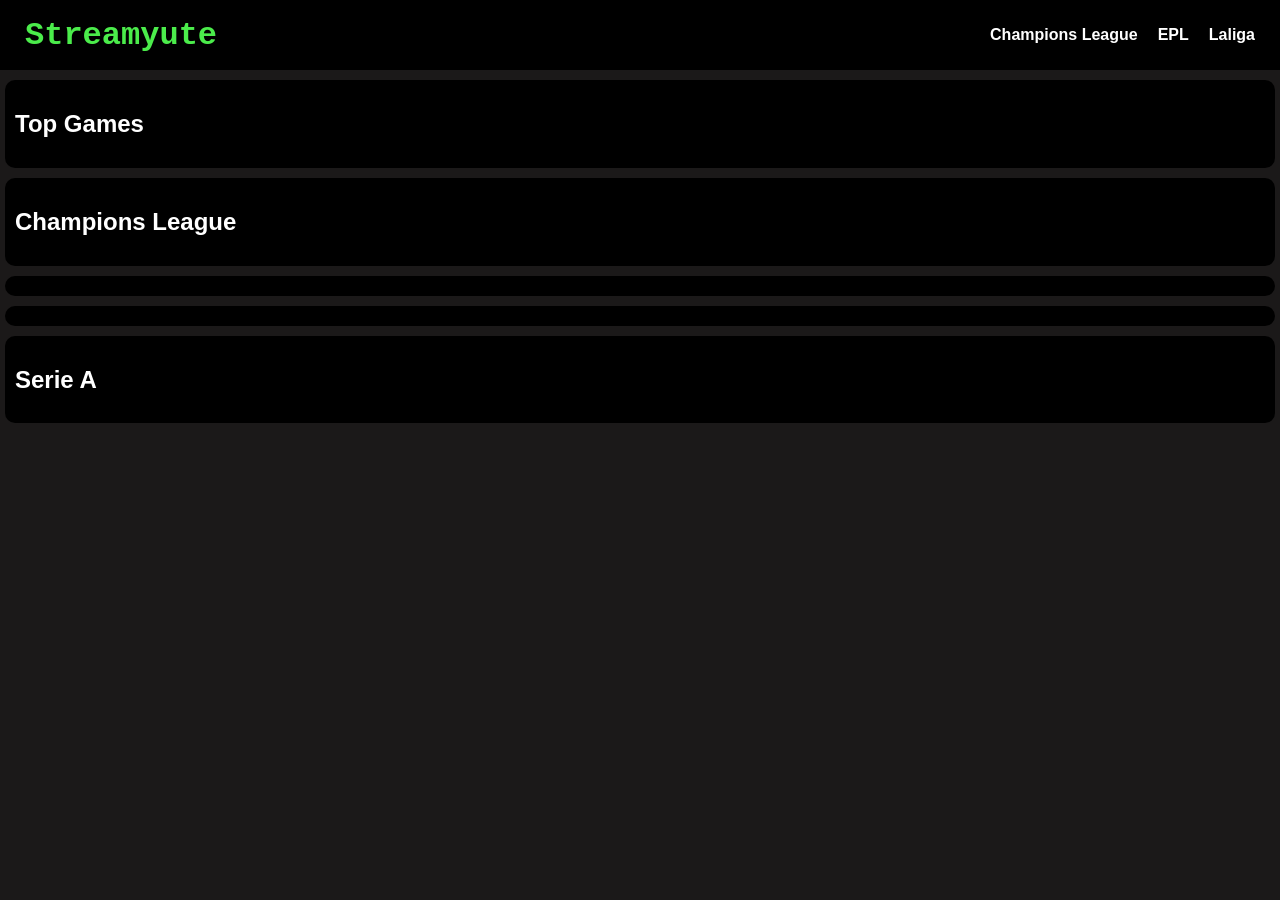
==== index.html @ bb31e64c "Update index.html" ====
<!DOCTYPE html>
<html lang="en">
<head>
  <meta charset="UTF-8">
  <meta name="viewport" content="width=device-width, initial-scale=1.0">
  <title>StreamYute</title>
  <link rel="stylesheet" href="style.css">
</head>
<body>

  <!-- Header -->
  <header class="header">
    <h1 class="logo">Streamyute</h1>
    <div class="menu-btn">☰</div>

    <nav>
      <ul>
         <li><a href="#champions-league">Champions League</a></li>
         <!-- <li><a href="#">Europa League</a></li>-->
        <li><a href="#premier-league">EPL</a></li>
        <li><a href="#laliga">Laliga</a></li>
      <!--   <li><a href="#">Serie A</a></li>-->
      <!-- <li><a href="#">Bundesliga</a></li> -->
       
       
        

       <!--  <li class="dropdown">

           
          <a href="#" class="dropdown-toggle">International Matches ▾</a>
          <ul class="dropdown-menu">
            <li><a href="#">Euro</a></li>
            <li><a href="#">World Cup</a></li>
            <li><a href="#">AFCON</a></li>
            <li><a href="#">Copa America</a></li>
            <li><a href="#">Asia Cup</a></li>
          </ul>
           -->
    
        </li>

      </ul>
    </nav>
   


  </header>



<div class="League-container" id="top-games-section">
  <h2>Top Games</h2>
  <div id="top-games-matches"></div>
</div>


  <div class="League-container" id="champions-league">
  <h2>Champions League</h2>
  <div id="champions-League-matches"></div>
</div>


<div class="League-container" id="premier-league>
  <h2>Premier League</h2>
  <div id="premier-league-matches"></div>
</div>



<div class="League-container" id="laliga>
  <h2>LaLiga</h2>
  <div id="laliga-matches"></div>
</div>


   <!-->

<div class="League-container">
  <h2>Serie A</h2>
  <div id="serieA-matches"></div>
</div>

  <!-->

  
  <script src="script.js"></script>
</body>
</html>
---- style.css ----
body {
  margin: 0;
  font-family: Arial, Helvetica, sans-serif;
  background-color: #1b1919;
  padding-top: 70px ;

}


/* Header Section*/

.header {
display: flex;
background: #000000;
justify-content: space-between;
padding: 15px 25px;
color: white;
align-items: center;
top: 0;
left: 0;
right: 0;
position: fixed;
z-index: 1000;
height: 40px;
}

.logo{
  font-weight: bold;
  font-family: 'Courier New';
  color: rgb(75, 236, 75);

}

/* Nav*/

nav ul {
  list-style: none;
  display: flex;
  gap: 20px;
  align-items: center;
  

}

nav a {
  color: white;
  text-decoration: none;
  transition: 0.3s;
  font-weight: bold;
  
}

nav a:hover  {
  color: rgb(75, 236, 75);
 
}

/* HAMBURGER BUTTON */
.menu-btn {
  display: none;
  font-size: 28px;
  cursor: pointer;
  user-select: none;
  margin-left: auto;
}

/* MOBILE */
@media (max-width: 768px) {

  nav ul {
    position: absolute;
    top: 60px;
    right: 0;
    background: #000;
    width: 200px;
    flex-direction: column;
    gap: 15px;
    padding: 20px;
    display: none;       /* hidden by default */
  }

  nav ul.show {
    display: flex;       /* display when menu is opened */
  }

  .menu-btn {
    display: block;      /* show hamburger on mobile */
  }
}

@media (max-width: 768px) {

  .dropdown-menu {
    position: static;
    background: #000;
    padding-left: 20px;
    border-left: 2px solid rgb(75, 236, 75);
    margin-top: 5px;
  }
}



/* Dropdown container */
.dropdown {
  position: relative;
}

/* Dropdown menu hidden by default */
.dropdown-menu {
  display: none;
  position: absolute;
  background: #111;
  padding: 10px 0;
  top: 30px;
  left: 0;
  width: 160px;
  border-radius: 4px;
  flex-direction: column;
  z-index: 999;
}

.dropdown-menu li {
  padding: 8px 15px;
}

.dropdown-menu li a {
  display: block;
}

.dropdown-menu li a:hover {
  color: #043104;
}

/* Show dropdown when JS adds "open" */
.dropdown.open .dropdown-menu {
  display: block;
}



/* End Of Header Section*/



/* Main Section */

.League-container {
  background-color: #000000;
  padding-top: 10px;
  padding-bottom: 10px;
  margin-top: 10px;
  margin-bottom: 10px;
  margin-left: 5px;
  margin-right: 5px;
  border-radius: 10px;
}



h2 {
  color: white;
  margin-left: 10px;
}

.matchcard-container {
  background-color:  rgb(1, 49, 1);;
  display: flex;
  height: 60px;
  border-radius: 20px;
  align-items: center;
  justify-content: space-between;
  margin-left: 10px ;
  margin-right: 10px ;
  margin-top: 10px;  
  margin-bottom: 10px;
  border-left: 3px solid rgb(245, 243, 243);

}




.live-button {
 background: #ff0000;
  color: white;
  margin-left: 10px;
  border: none;
  padding: 5px;
  border-radius: 12px;

}


.watch-button {
  background-color: red;
  color: white;
  margin-right: 10px;
  border: none;
  padding: 10px;
  border-radius: 10px;
  font-weight: bold;

}

.Match-status {
color: white;
  font-weight: bold;
  margin: 0 10px;
}

.Match-Game {
  color: white;
  font-weight: bold;

}

.match-time{
  color: white;
  font-weight: bold;
  margin-left: 10px;
}


.match-time.countdown {
  font-weight: bold;
  color: #00ff41;
  margin: 0 10px;
}


.live-button, .Match-status {
  display: none;
}




/* ====================
   MOBILE RESPONSIVE FIXES - Minimal changes only
==================== */

/* On screens smaller than 768px (phones/tablets) */
@media (max-width: 768px) {

  /* Make cards stack vertically instead of horizontal squeeze */
  .matchcard-container {
    height: auto;                  /* remove fixed height */
    flex-direction: column;        /* stack elements top-to-bottom */
    align-items: flex-start;       /* left-align everything */
    justify-content: center;
    padding: 12px 10px;            /* more vertical space */
    gap: 8px;                      /* space between time/game/button */
    margin-left: 5px;
    margin-right: 5px;
  }

  /* Adjust individual elements for vertical layout */
  .live-button {
    margin-left: 0;
    margin-bottom: 6px;
    padding: 6px 12px;
    font-size: 0.9rem;
  }

  .Match-Game {
    font-size: 1.1rem;             /* slightly smaller but readable */
    text-align: left;
    margin: 4px 0;
  }

  .match-time,
  .match-time.countdown {
    margin-left: 0;
    margin: 4px 0;
    font-size: 1rem;
  }

  .Match-status {
    margin: 4px 0;
    text-align: left;
  }

  .watch-button {
    margin-right: 0;
    margin-top: 8px;
    padding: 10px 24px;
    width: 100%;                   /* full-width button for easy tap */
    max-width: 200px;              /* not too wide */
    align-self: center;            /* center it */
  }

  /* Extra space for league sections on mobile */
  .League-container {
    margin-left: 8px;
    margin-right: 8px;
    padding-top: 15px;
    padding-bottom: 15px;
  }

  h2 {
    margin-left: 5px;
    font-size: 1.4rem;
  }
}

/* Optional: Force 1 card per row on very small phones (<480px) */
@media (max-width: 480px) {
  .matchcard-container {
    padding: 10px;
  }

  .Match-Game {
    font-size: 1rem;
  }

  .watch-button {
    font-size: 0.95rem;
    padding: 10px 20px;
  }
}
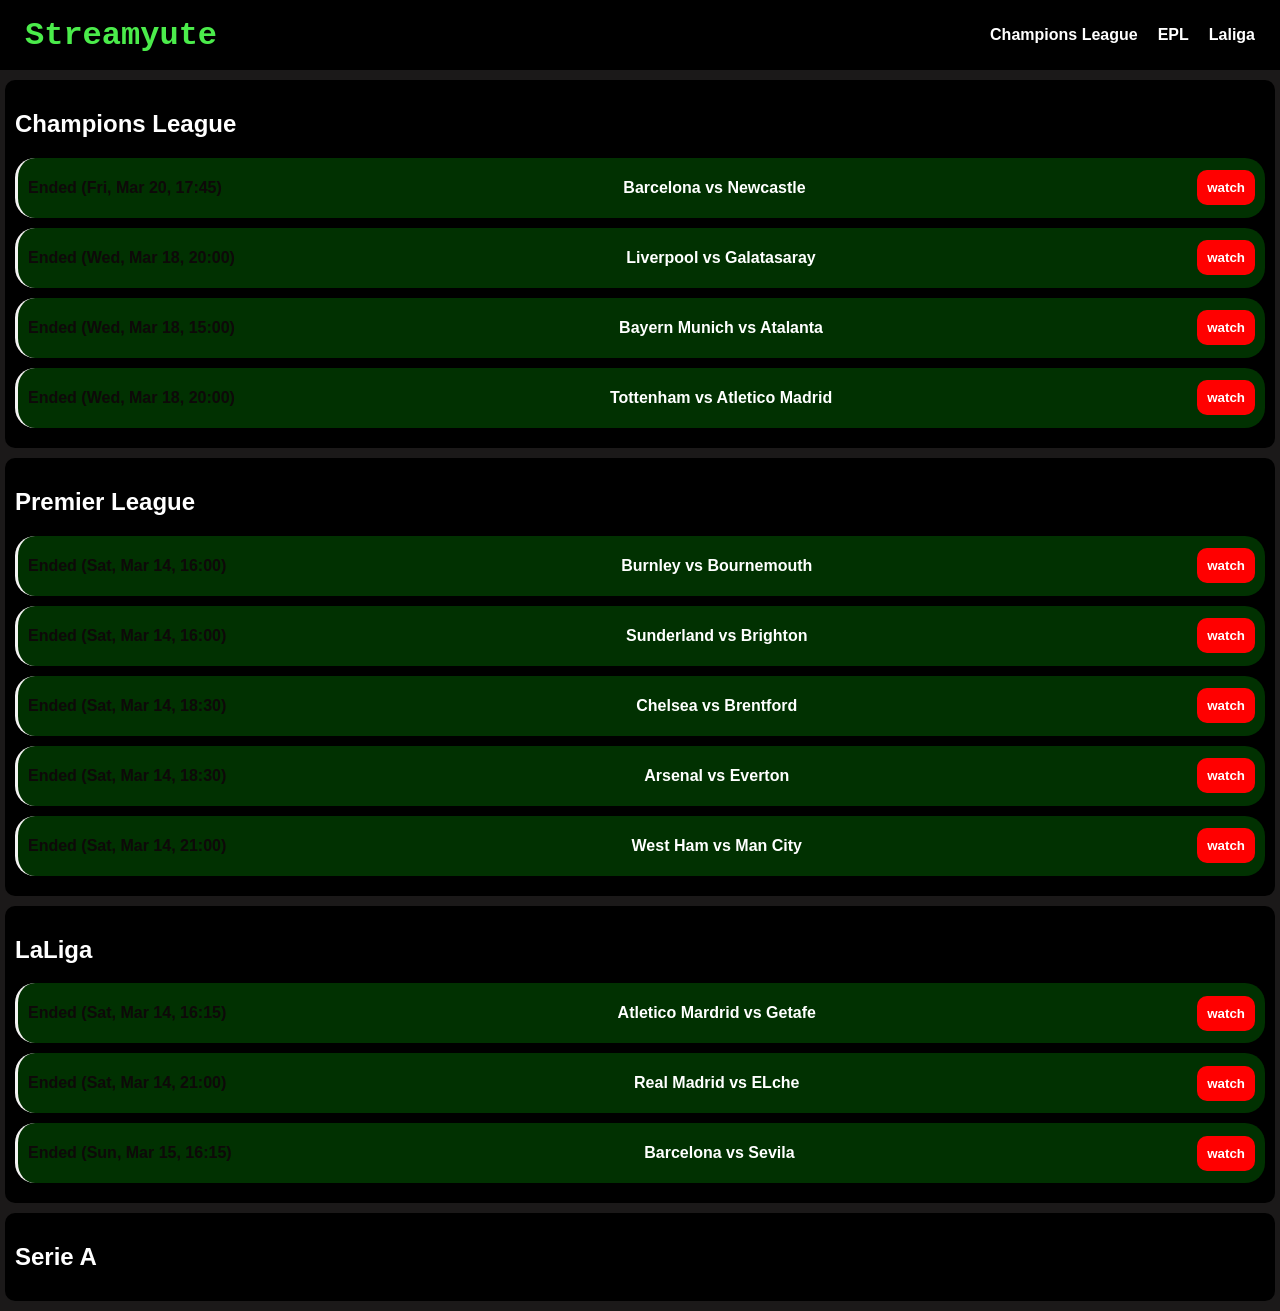
==== commit 6a7542c8: "Update index.html" ====
--- a/index.html
+++ b/index.html
@@ -61,14 +61,14 @@
 </div>
 
 
-<div class="League-container" id="premier-league>
+<div class="League-container" id="premier-league">
   <h2>Premier League</h2>
   <div id="premier-league-matches"></div>
 </div>
 
 
 
-<div class="League-container" id="laliga>
+<div class="League-container" id="laliga">
   <h2>LaLiga</h2>
   <div id="laliga-matches"></div>
 </div>
--- a/style.css
+++ b/style.css
@@ -1,3 +1,12 @@
+
+html {
+  scroll-behavior: smooth;
+}
+
+
+.League-container {
+  scroll-margin-top: 80px;   
+}
 
 body {
   margin: 0;
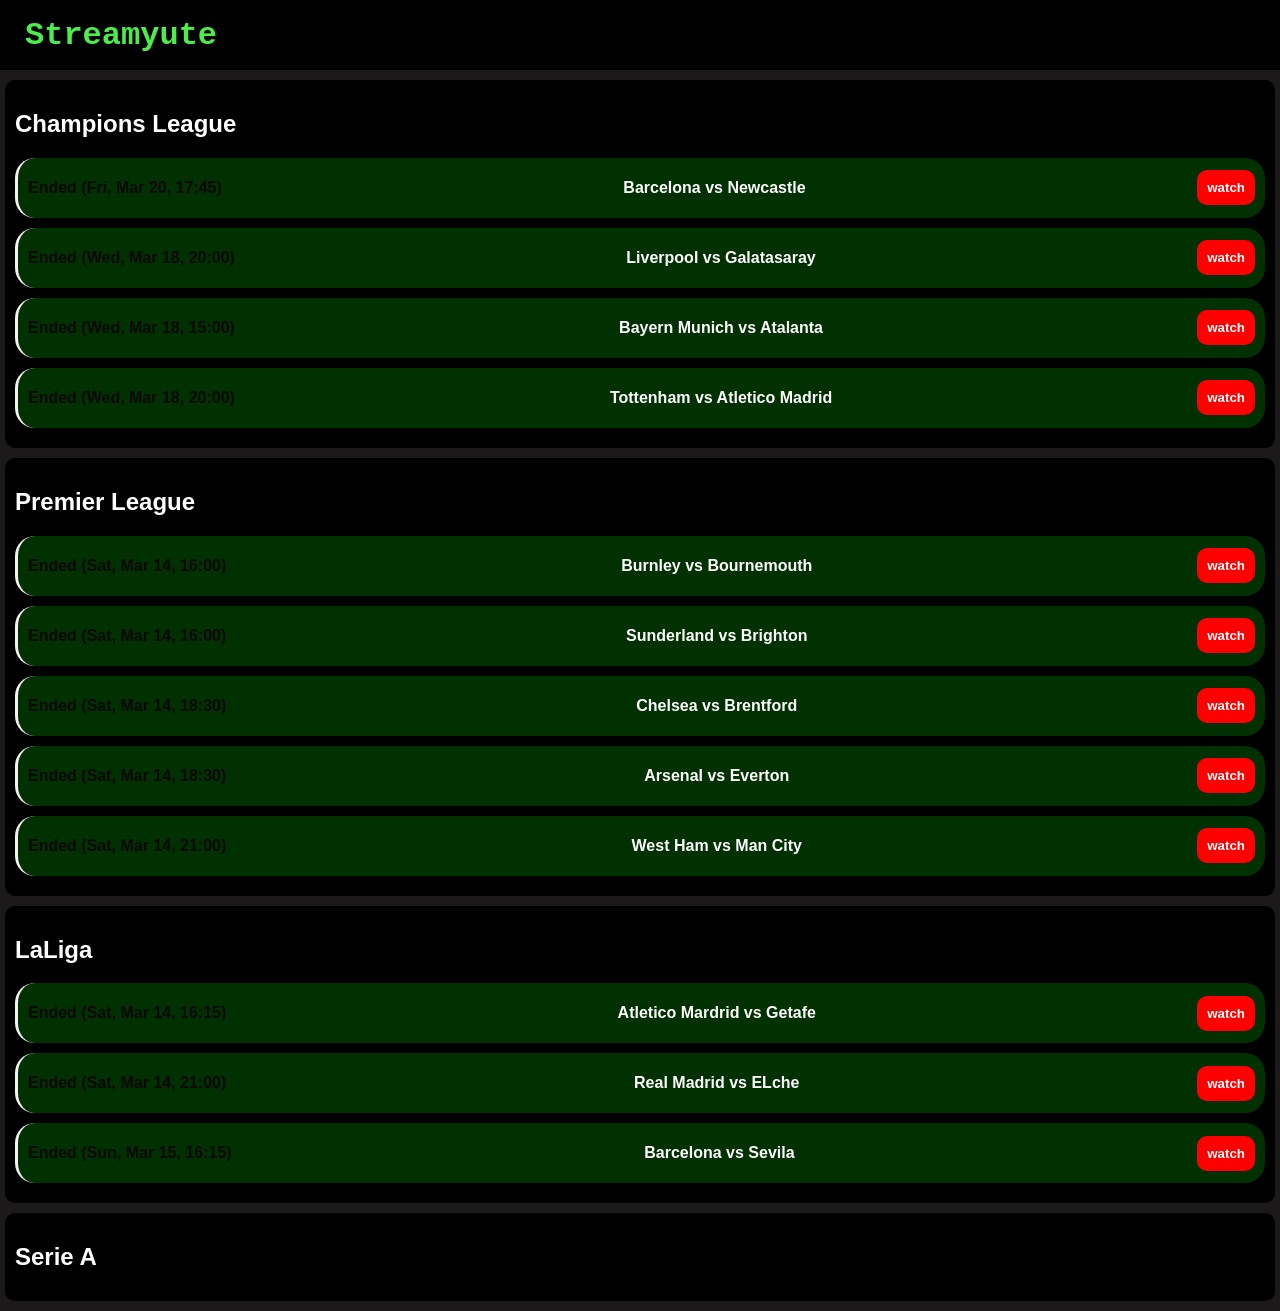
==== commit 78bb6aee: "Update index.html" ====
--- a/index.html
+++ b/index.html
@@ -15,13 +15,7 @@
 
     <nav>
       <ul>
-         <li><a href="#champions-league">Champions League</a></li>
-         <!-- <li><a href="#">Europa League</a></li>-->
-        <li><a href="#premier-league">EPL</a></li>
-        <li><a href="#laliga">Laliga</a></li>
-      <!--   <li><a href="#">Serie A</a></li>-->
-      <!-- <li><a href="#">Bundesliga</a></li> -->
-       
+  
        
         
 
@@ -43,8 +37,6 @@
       </ul>
     </nav>
    
-
-
   </header>
 
 
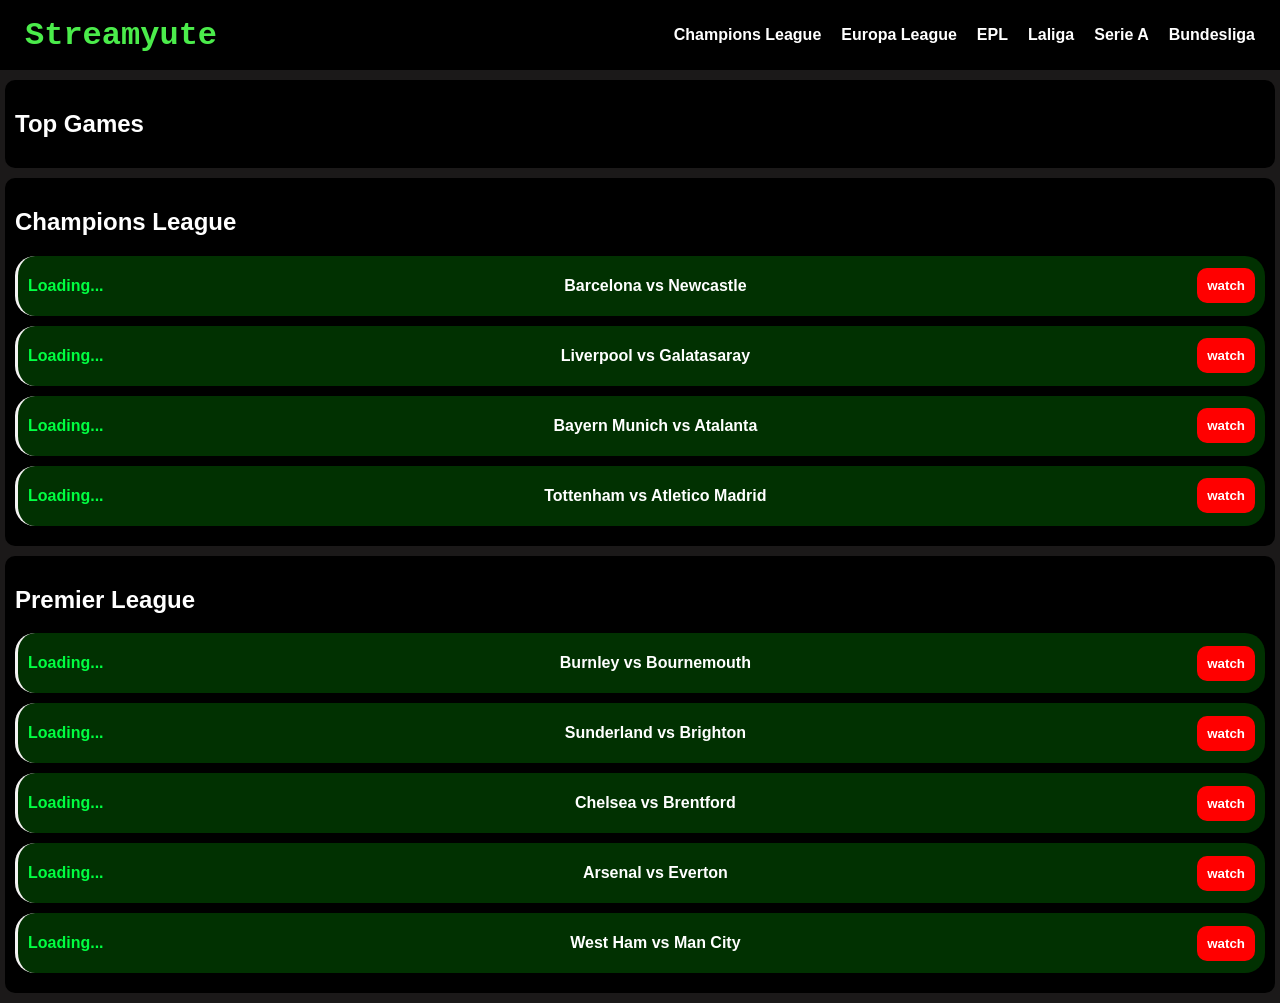
==== commit 3fb27d32: "Update index.html" ====
--- a/index.html
+++ b/index.html
@@ -13,9 +13,16 @@
     <h1 class="logo">Streamyute</h1>
     <div class="menu-btn">☰</div>
 
+
     <nav>
       <ul>
-  
+         <li><a href="#champions-league">Champions League</a></li>
+         <li><a href="#">Europa League</a></li>
+       <li><a href="#premier-league">EPL</a></li>
+        <li><a href="#laliga">Laliga</a></li>
+         <li><a href="#">Serie A</a></li>
+        <li><a href="#">Bundesliga</a></li>
+       
        
         
 
@@ -30,13 +37,18 @@
             <li><a href="#">Copa America</a></li>
             <li><a href="#">Asia Cup</a></li>
           </ul>
-           -->
+         
     
         </li>
 
+
+           -->
+
       </ul>
     </nav>
-   
+    
+
+
   </header>
 
 
@@ -47,7 +59,7 @@
 </div>
 
 
-  <div class="League-container" id="champions-league">
+  <div class="League-container"  id="champions-league">
   <h2>Champions League</h2>
   <div id="champions-League-matches"></div>
 </div>
@@ -60,20 +72,21 @@
 
 
 
+
+<!--
 <div class="League-container" id="laliga">
   <h2>LaLiga</h2>
   <div id="laliga-matches"></div>
 </div>
+-->
 
 
-   <!-->
-
+<!--
 <div class="League-container">
   <h2>Serie A</h2>
   <div id="serieA-matches"></div>
 </div>
-
-  <!-->
+-->
 
   
   <script src="script.js"></script>
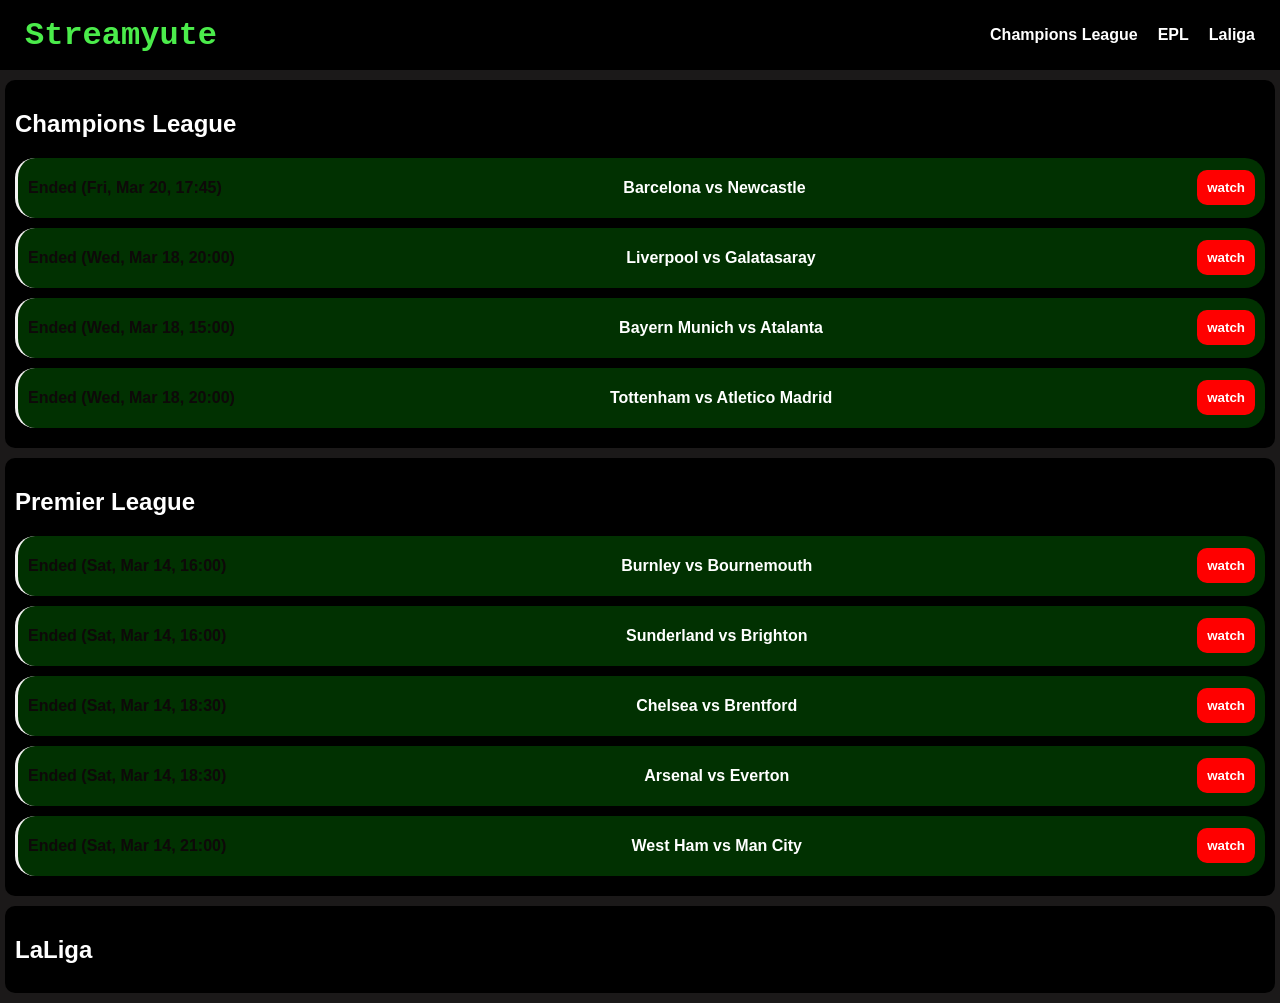
==== commit e85ee4ca: "Update index.html" ====
--- a/index.html
+++ b/index.html
@@ -17,11 +17,11 @@
     <nav>
       <ul>
          <li><a href="#champions-league">Champions League</a></li>
-         <li><a href="#">Europa League</a></li>
+       <!--<li><a href="#">Europa League</a></li>    -->
        <li><a href="#premier-league">EPL</a></li>
         <li><a href="#laliga">Laliga</a></li>
-         <li><a href="#">Serie A</a></li>
-        <li><a href="#">Bundesliga</a></li>
+       <!--   <li><a href="#">Serie A</a></li>  -->
+         <!-- <li><a href="#">Bundesliga</a></li>  -->
        
        
         
@@ -73,12 +73,11 @@
 
 
 
-<!--
+
 <div class="League-container" id="laliga">
   <h2>LaLiga</h2>
   <div id="laliga-matches"></div>
 </div>
--->
 
 
 <!--
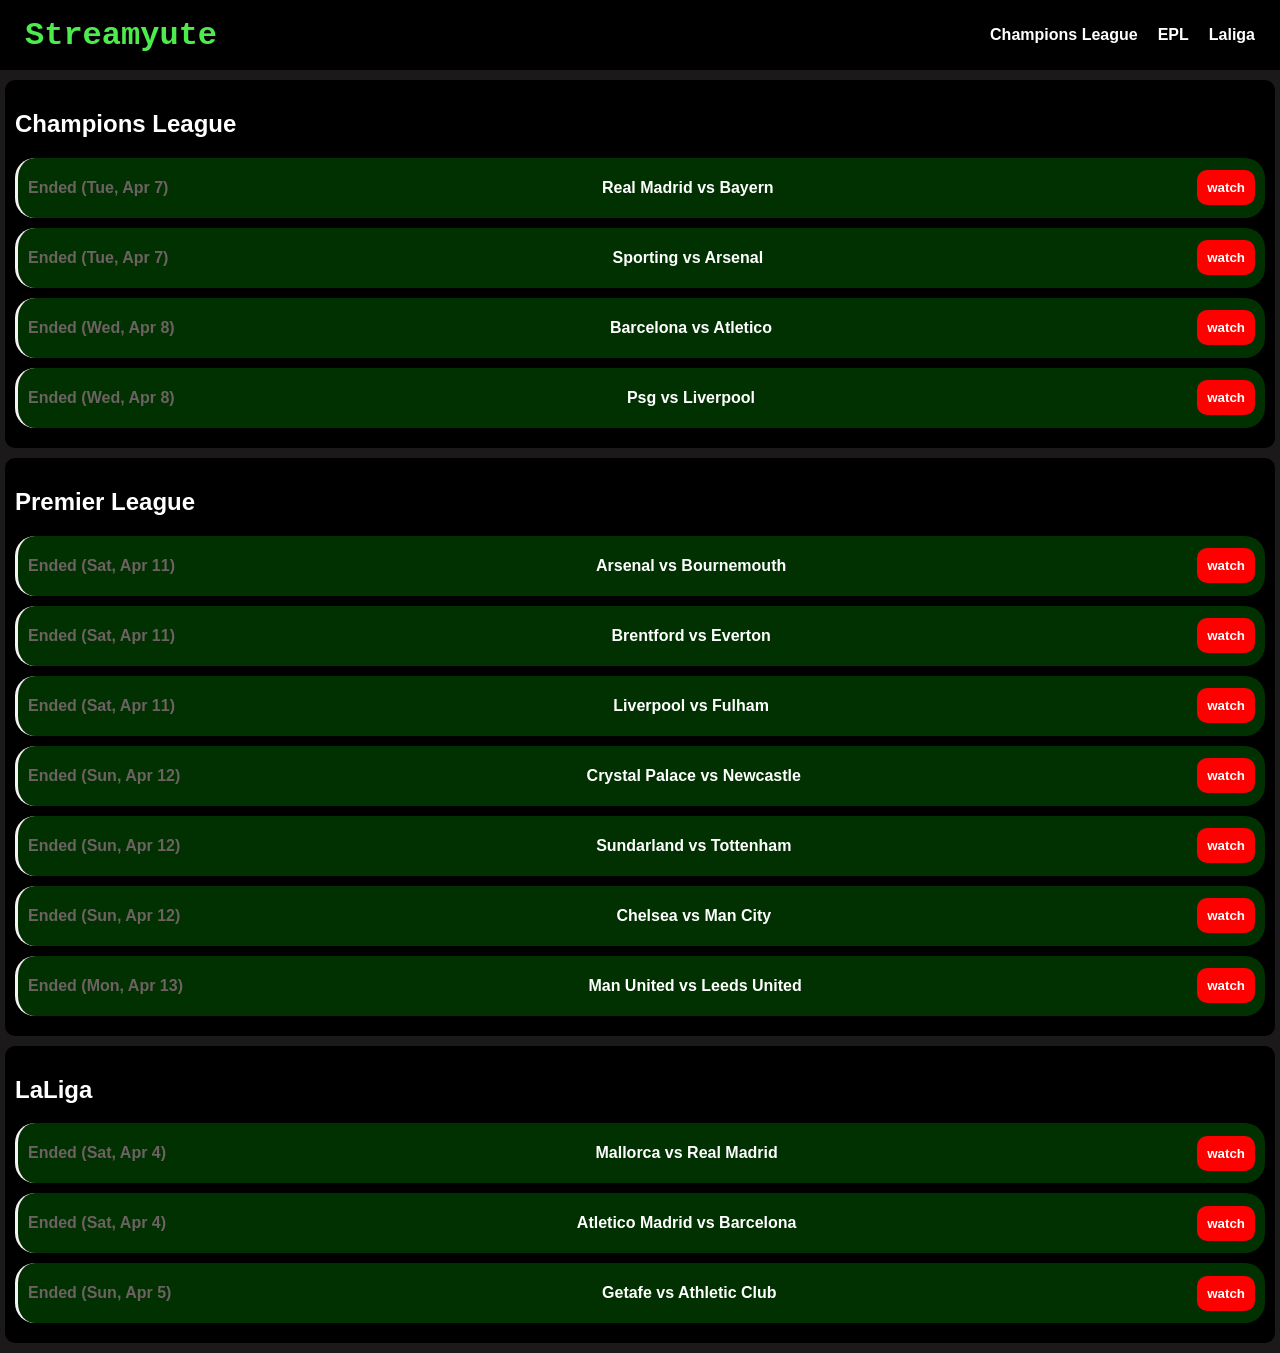
==== commit c287a638: "Update index.html" ====
--- a/index.html
+++ b/index.html
@@ -2,7 +2,8 @@
 <html lang="en">
 <head>
   <meta charset="UTF-8">
-  <meta name="viewport" content="width=device-width, initial-scale=1.0">
+  <meta name="viewport" content="width=device-width, initial-scale=1.0" >
+  <meta name="description" content="Watch your favorite football matches live, highlights, and more on our platform.">
   <title>StreamYute</title>
   <link rel="stylesheet" href="style.css">
 </head>
